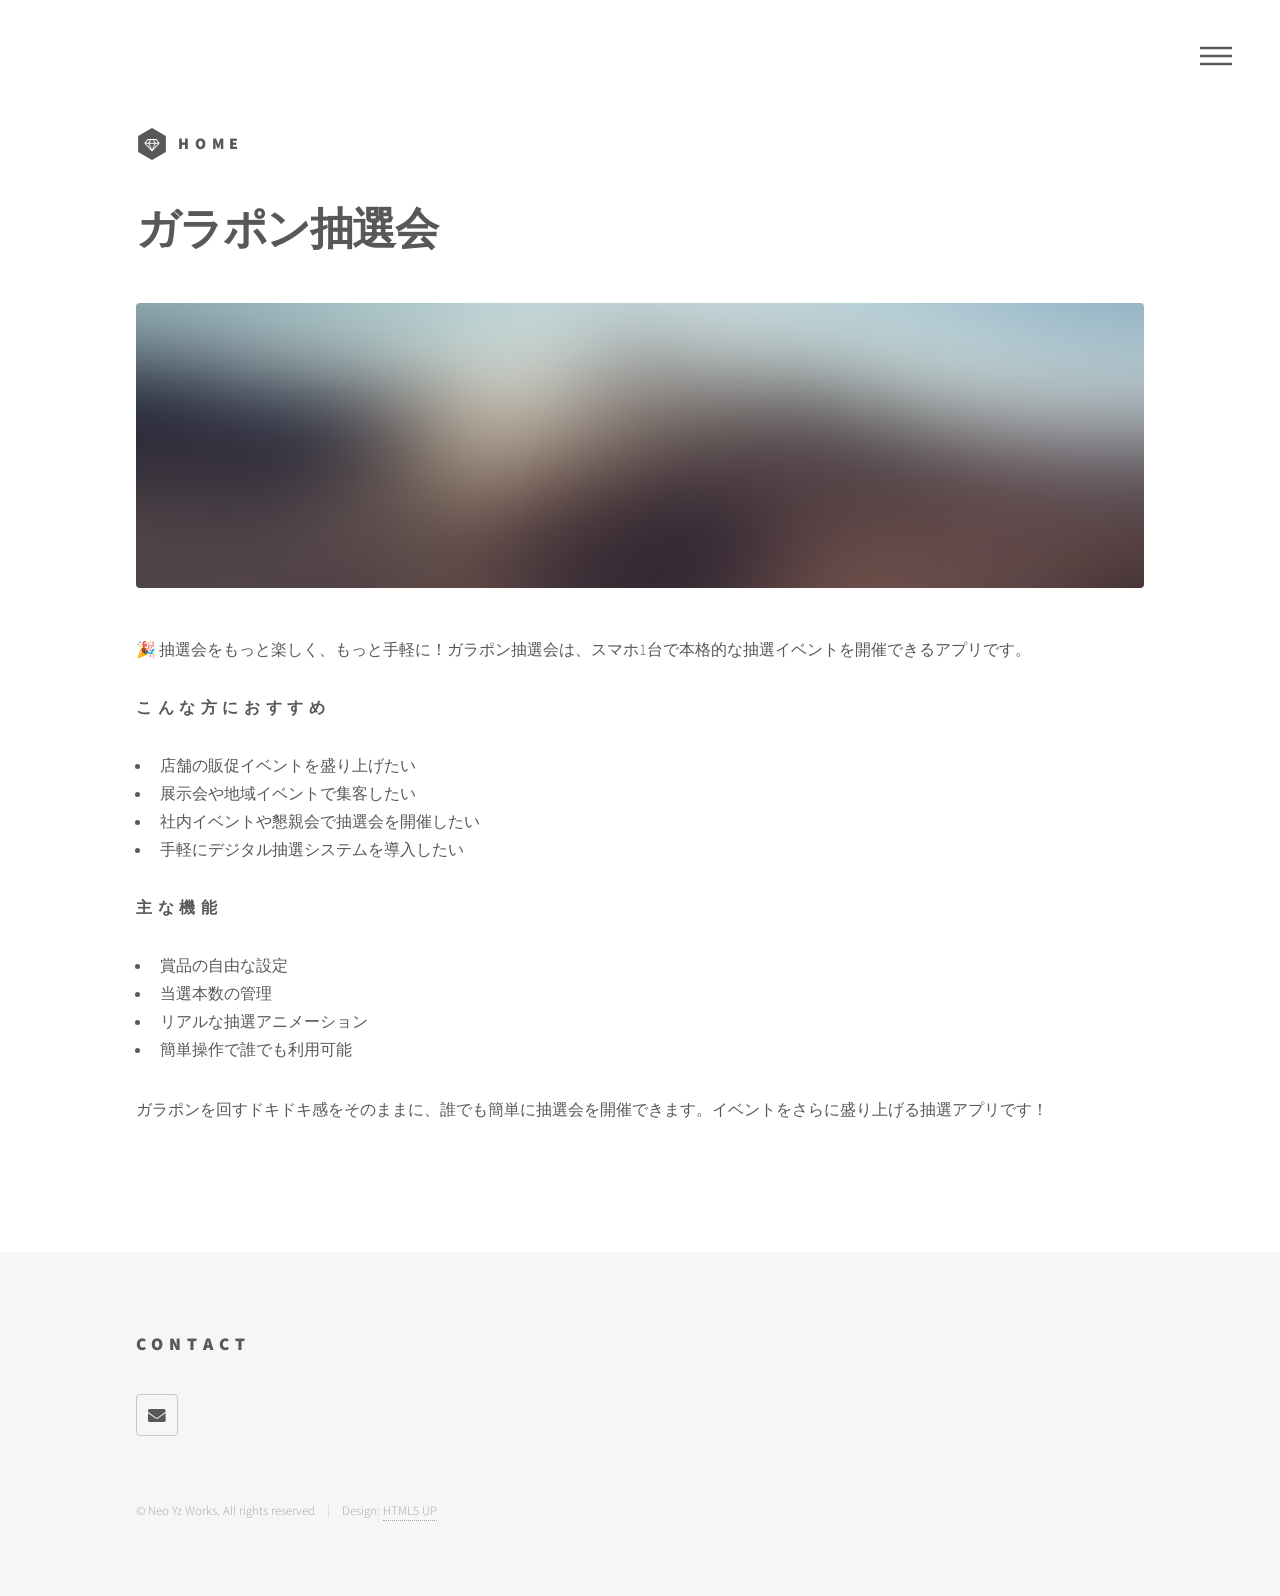
==== html/garagara_machine.html @ a9676a54 "Webサイトファイルコミット" ====
<!DOCTYPE HTML>
<html>
	<head>
		<title>Neo Yz Works</title>
		<meta charset="utf-8" />
		<meta name="viewport" content="width=device-width, initial-scale=1, user-scalable=no" />
		<link rel="stylesheet" href="../assets/css/main.css" />
		<noscript><link rel="stylesheet" href="../assets/css/noscript.css" /></noscript>
	</head>
	<body class="is-preload">
		<!-- Wrapper -->
		<div id="wrapper">
			<!-- Header -->
			<header id="header">
				<div class="inner">
					<!-- Logo -->
					<a href="../index.html" class="logo">
						<span class="symbol"><img src="../images/logo.svg" alt="" /></span><span class="title">Home</span>
					</a>
					<!-- Nav -->
					<nav>
						<ul>
							<li><a href="#menu">Menu</a></li>
						</ul>
					</nav>
				</div>
			</header>
			<!-- Menu -->
			<nav id="menu">
				<h2>Menu</h2>
				<ul>
					<li><a href="../index.html">Home</a></li>
					<li><a href="garagara_machine.html">ガラポン抽選会</a></li>
					<li><a href="privacy_policy.html">Privacy policy</a></li>
				</ul>
			</nav>
			<!-- Main -->
			<div id="main">
				<div class="inner">
					<h1>ガラポン抽選会</h1>
					<span class="image main"><img src="../images/pic13.jpg" alt="" /></span>
					<p>🎉 抽選会をもっと楽しく、もっと手軽に！ガラポン抽選会は、スマホ1台で本格的な抽選イベントを開催できるアプリです。</p>
					<h3>こんな方におすすめ</h3>
					<ul>
						<li>店舗の販促イベントを盛り上げたい</li>
						<li>展示会や地域イベントで集客したい</li>
						<li>社内イベントや懇親会で抽選会を開催したい</li>
						<li>手軽にデジタル抽選システムを導入したい</li>
					</ul>
					<h3>主な機能</h3>
					<ul>
						<li>賞品の自由な設定</li>
						<li>当選本数の管理</li>
						<li>リアルな抽選アニメーション</li>
						<li>簡単操作で誰でも利用可能</li>
					</ul>
					<p>ガラポンを回すドキドキ感をそのままに、誰でも簡単に抽選会を開催できます。イベントをさらに盛り上げる抽選アプリです！</p>
				</div>
			</div>
			<!-- Footer -->
			<footer id="footer">
				<div class="inner">
					<section>
						<h2>Contact</h2>
						<ul class="icons">
							<!-- <li><a href="#" class="icon brands style2 fa-twitter"><span class="label">Twitter</span></a></li> -->
							<!-- <li><a href="#" class="icon brands style2 fa-facebook-f"><span class="label">Facebook</span></a></li> -->
							<!-- <li><a href="#" class="icon brands style2 fa-instagram"><span class="label">Instagram</span></a></li> -->
							<!-- <li><a href="#" class="icon brands style2 fa-dribbble"><span class="label">Dribbble</span></a></li> -->
							<!-- <li><a href="#" class="icon brands style2 fa-github"><span class="label">GitHub</span></a></li> -->
							<!-- <li><a href="#" class="icon brands style2 fa-500px"><span class="label">500px</span></a></li> -->
							<!-- <li><a href="#" class="icon solid style2 fa-phone"><span class="label">Phone</span></a></li> -->
							<li><a href="mailto:neoyzworks@gmail.com" class="icon solid style2 fa-envelope"><span class="label">Email</span></a></li>
						</ul>
					</section>
					<ul class="copyright">
						<li>&copy; Neo Yz Works. All rights reserved</li><li>Design: <a href="http://html5up.net">HTML5 UP</a></li>
					</ul>
				</div>
			</footer>
		</div>
		<!-- Scripts -->
		<script src="../assets/js/jquery.min.js"></script>
		<script src="../assets/js/browser.min.js"></script>
		<script src="../assets/js/breakpoints.min.js"></script>
		<script src="../assets/js/util.js"></script>
		<script src="../assets/js/main.js"></script>
	</body>
</html>
---- assets/css/main.css ----
@import url(fontawesome-all.min.css);
@import url("https://fonts.googleapis.com/css?family=Source+Sans+Pro:300,700,900");

/*
	Phantom by HTML5 UP
	html5up.net | @ajlkn
	Free for personal and commercial use under the CCA 3.0 license (html5up.net/license)
*/

html, body, div, span, applet, object,
iframe, h1, h2, h3, h4, h5, h6, p, blockquote,
pre, a, abbr, acronym, address, big, cite,
code, del, dfn, em, img, ins, kbd, q, s, samp,
small, strike, strong, sub, sup, tt, var, b,
u, i, center, dl, dt, dd, ol, ul, li, fieldset,
form, label, legend, table, caption, tbody,
tfoot, thead, tr, th, td, article, aside,
canvas, details, embed, figure, figcaption,
footer, header, hgroup, menu, nav, output, ruby,
section, summary, time, mark, audio, video {
	margin: 0;
	padding: 0;
	border: 0;
	font-size: 100%;
	font: inherit;
	vertical-align: baseline;}

article, aside, details, figcaption, figure,
footer, header, hgroup, menu, nav, section {
	display: block;}

body {
	line-height: 1;
}

ol, ul {
	list-style: none;
}

blockquote, q {
	quotes: none;
}

	blockquote:before, blockquote:after, q:before, q:after {
		content: '';
		content: none;
	}

table {
	border-collapse: collapse;
	border-spacing: 0;
}

body {
	-webkit-text-size-adjust: none;
}

mark {
	background-color: transparent;
	color: inherit;
}

input::-moz-focus-inner {
	border: 0;
	padding: 0;
}

input, select, textarea {
	-moz-appearance: none;
	-webkit-appearance: none;
	-ms-appearance: none;
	appearance: none;
}

/* Basic */

	@-ms-viewport {
		width: device-width;
	}

	body {
		-ms-overflow-style: scrollbar;
	}

	@media screen and (max-width: 480px) {

		html, body {
			min-width: 320px;
		}

	}

	html {
		box-sizing: border-box;
	}

	*, *:before, *:after {
		box-sizing: inherit;
	}

	body {
		background: #ffffff;
	}

		body.is-preload *, body.is-preload *:before, body.is-preload *:after {
			-moz-animation: none !important;
			-webkit-animation: none !important;
			-ms-animation: none !important;
			animation: none !important;
			-moz-transition: none !important;
			-webkit-transition: none !important;
			-ms-transition: none !important;
			transition: none !important;
		}

/* Type */

	body, input, select, textarea {
		color: #585858;
		font-family: "Source Sans Pro", Helvetica, sans-serif;
		font-size: 16pt;
		font-weight: 300;
		line-height: 1.75;
	}

		@media screen and (max-width: 1680px) {

			body, input, select, textarea {
				font-size: 14pt;
			}

		}

		@media screen and (max-width: 1280px) {

			body, input, select, textarea {
				font-size: 12pt;
			}

		}

	a {
		-moz-transition: border-bottom-color 0.2s ease, color 0.2s ease;
		-webkit-transition: border-bottom-color 0.2s ease, color 0.2s ease;
		-ms-transition: border-bottom-color 0.2s ease, color 0.2s ease;
		transition: border-bottom-color 0.2s ease, color 0.2s ease;
		text-decoration: none;
		color: #585858;
		border-bottom: dotted 1px rgba(88, 88, 88, 0.5);
	}

		a:hover {
			border-bottom-color: transparent;
			color: #f2849e !important;
		}

	strong, b {
		font-weight: 900;
	}

	em, i {
		font-style: italic;
	}

	p {
		margin: 0 0 2em 0;
	}

	h1 {
		font-size: 2.75em;
		font-weight: 700;
		line-height: 1.3;
		margin: 0 0 1em 0;
		letter-spacing: -0.035em;
	}

		h1 a {
			color: inherit;
		}

		@media screen and (max-width: 736px) {

			h1 {
				font-size: 2em;
				margin: 0 0 1em 0;
			}

		}

		@media screen and (max-width: 360px) {

			h1 {
				font-size: 1.75em;
			}

		}

	h2, h3, h4, h5, h6 {
		font-weight: 900;
		line-height: 1.5;
		margin: 0 0 2em 0;
		text-transform: uppercase;
		letter-spacing: 0.35em;
	}

		h2 a, h3 a, h4 a, h5 a, h6 a {
			color: inherit;
		}

	h2 {
		font-size: 1.1em;
	}

	h3 {
		font-size: 1em;
	}

	h4 {
		font-size: 0.8em;
	}

	h5 {
		font-size: 0.8em;
	}

	h6 {
		font-size: 0.8em;
	}

	@media screen and (max-width: 980px) {

		h1 br, h2 br, h3 br, h4 br, h5 br, h6 br {
			display: none;
		}

	}

	@media screen and (max-width: 736px) {

		h2 {
			font-size: 1em;
		}

		h3 {
			font-size: 0.8em;
		}

	}

	sub {
		font-size: 0.8em;
		position: relative;
		top: 0.5em;
	}

	sup {
		font-size: 0.8em;
		position: relative;
		top: -0.5em;
	}

	blockquote {
		border-left: solid 4px #c9c9c9;
		font-style: italic;
		margin: 0 0 2em 0;
		padding: 0.5em 0 0.5em 2em;
	}

	code {
		background: rgba(144, 144, 144, 0.075);
		border-radius: 4px;
		border: solid 1px #c9c9c9;
		font-family: "Courier New", monospace;
		font-size: 0.9em;
		margin: 0 0.25em;
		padding: 0.25em 0.65em;
	}

	pre {
		-webkit-overflow-scrolling: touch;
		font-family: "Courier New", monospace;
		font-size: 0.9em;
		margin: 0 0 2em 0;
	}

		pre code {
			display: block;
			line-height: 1.75;
			padding: 1em 1.5em;
			overflow-x: auto;
		}

	hr {
		border: 0;
		border-bottom: solid 1px #c9c9c9;
		margin: 2em 0;
	}

		hr.major {
			margin: 3em 0;
		}

	.align-left {
		text-align: left;
	}

	.align-center {
		text-align: center;
	}

	.align-right {
		text-align: right;
	}

/* Row */

	.row {
		display: flex;
		flex-wrap: wrap;
		box-sizing: border-box;
		align-items: stretch;
	}

		.row > * {
			box-sizing: border-box;
		}

		.row.gtr-uniform > * > :last-child {
			margin-bottom: 0;
		}

		.row.aln-left {
			justify-content: flex-start;
		}

		.row.aln-center {
			justify-content: center;
		}

		.row.aln-right {
			justify-content: flex-end;
		}

		.row.aln-top {
			align-items: flex-start;
		}

		.row.aln-middle {
			align-items: center;
		}

		.row.aln-bottom {
			align-items: flex-end;
		}

		.row > .imp {
			order: -1;
		}

		.row > .col-1 {
			width: 8.33333%;
		}

		.row > .off-1 {
			margin-left: 8.33333%;
		}

		.row > .col-2 {
			width: 16.66667%;
		}

		.row > .off-2 {
			margin-left: 16.66667%;
		}

		.row > .col-3 {
			width: 25%;
		}

		.row > .off-3 {
			margin-left: 25%;
		}

		.row > .col-4 {
			width: 33.33333%;
		}

		.row > .off-4 {
			margin-left: 33.33333%;
		}

		.row > .col-5 {
			width: 41.66667%;
		}

		.row > .off-5 {
			margin-left: 41.66667%;
		}

		.row > .col-6 {
			width: 50%;
		}

		.row > .off-6 {
			margin-left: 50%;
		}

		.row > .col-7 {
			width: 58.33333%;
		}

		.row > .off-7 {
			margin-left: 58.33333%;
		}

		.row > .col-8 {
			width: 66.66667%;
		}

		.row > .off-8 {
			margin-left: 66.66667%;
		}

		.row > .col-9 {
			width: 75%;
		}

		.row > .off-9 {
			margin-left: 75%;
		}

		.row > .col-10 {
			width: 83.33333%;
		}

		.row > .off-10 {
			margin-left: 83.33333%;
		}

		.row > .col-11 {
			width: 91.66667%;
		}

		.row > .off-11 {
			margin-left: 91.66667%;
		}

		.row > .col-12 {
			width: 100%;
		}

		.row > .off-12 {
			margin-left: 100%;
		}

		.row.gtr-0 {
			margin-top: 0;
			margin-left: 0em;
		}

			.row.gtr-0 > * {
				padding: 0 0 0 0em;
			}

			.row.gtr-0.gtr-uniform {
				margin-top: 0em;
			}

				.row.gtr-0.gtr-uniform > * {
					padding-top: 0em;
				}

		.row.gtr-25 {
			margin-top: 0;
			margin-left: -0.5em;
		}

			.row.gtr-25 > * {
				padding: 0 0 0 0.5em;
			}

			.row.gtr-25.gtr-uniform {
				margin-top: -0.5em;
			}

				.row.gtr-25.gtr-uniform > * {
					padding-top: 0.5em;
				}

		.row.gtr-50 {
			margin-top: 0;
			margin-left: -1em;
		}

			.row.gtr-50 > * {
				padding: 0 0 0 1em;
			}

			.row.gtr-50.gtr-uniform {
				margin-top: -1em;
			}

				.row.gtr-50.gtr-uniform > * {
					padding-top: 1em;
				}

		.row {
			margin-top: 0;
			margin-left: -2em;
		}

			.row > * {
				padding: 0 0 0 2em;
			}

			.row.gtr-uniform {
				margin-top: -2em;
			}

				.row.gtr-uniform > * {
					padding-top: 2em;
				}

		.row.gtr-150 {
			margin-top: 0;
			margin-left: -3em;
		}

			.row.gtr-150 > * {
				padding: 0 0 0 3em;
			}

			.row.gtr-150.gtr-uniform {
				margin-top: -3em;
			}

				.row.gtr-150.gtr-uniform > * {
					padding-top: 3em;
				}

		.row.gtr-200 {
			margin-top: 0;
			margin-left: -4em;
		}

			.row.gtr-200 > * {
				padding: 0 0 0 4em;
			}

			.row.gtr-200.gtr-uniform {
				margin-top: -4em;
			}

				.row.gtr-200.gtr-uniform > * {
					padding-top: 4em;
				}

		@media screen and (max-width: 1680px) {

			.row {
				display: flex;
				flex-wrap: wrap;
				box-sizing: border-box;
				align-items: stretch;
			}

				.row > * {
					box-sizing: border-box;
				}

				.row.gtr-uniform > * > :last-child {
					margin-bottom: 0;
				}

				.row.aln-left {
					justify-content: flex-start;
				}

				.row.aln-center {
					justify-content: center;
				}

				.row.aln-right {
					justify-content: flex-end;
				}

				.row.aln-top {
					align-items: flex-start;
				}

				.row.aln-middle {
					align-items: center;
				}

				.row.aln-bottom {
					align-items: flex-end;
				}

				.row > .imp-xlarge {
					order: -1;
				}

				.row > .col-1-xlarge {
					width: 8.33333%;
				}

				.row > .off-1-xlarge {
					margin-left: 8.33333%;
				}

				.row > .col-2-xlarge {
					width: 16.66667%;
				}

				.row > .off-2-xlarge {
					margin-left: 16.66667%;
				}

				.row > .col-3-xlarge {
					width: 25%;
				}

				.row > .off-3-xlarge {
					margin-left: 25%;
				}

				.row > .col-4-xlarge {
					width: 33.33333%;
				}

				.row > .off-4-xlarge {
					margin-left: 33.33333%;
				}

				.row > .col-5-xlarge {
					width: 41.66667%;
				}

				.row > .off-5-xlarge {
					margin-left: 41.66667%;
				}

				.row > .col-6-xlarge {
					width: 50%;
				}

				.row > .off-6-xlarge {
					margin-left: 50%;
				}

				.row > .col-7-xlarge {
					width: 58.33333%;
				}

				.row > .off-7-xlarge {
					margin-left: 58.33333%;
				}

				.row > .col-8-xlarge {
					width: 66.66667%;
				}

				.row > .off-8-xlarge {
					margin-left: 66.66667%;
				}

				.row > .col-9-xlarge {
					width: 75%;
				}

				.row > .off-9-xlarge {
					margin-left: 75%;
				}

				.row > .col-10-xlarge {
					width: 83.33333%;
				}

				.row > .off-10-xlarge {
					margin-left: 83.33333%;
				}

				.row > .col-11-xlarge {
					width: 91.66667%;
				}

				.row > .off-11-xlarge {
					margin-left: 91.66667%;
				}

				.row > .col-12-xlarge {
					width: 100%;
				}

				.row > .off-12-xlarge {
					margin-left: 100%;
				}

				.row.gtr-0 {
					margin-top: 0;
					margin-left: 0em;
				}

					.row.gtr-0 > * {
						padding: 0 0 0 0em;
					}

					.row.gtr-0.gtr-uniform {
						margin-top: 0em;
					}

						.row.gtr-0.gtr-uniform > * {
							padding-top: 0em;
						}

				.row.gtr-25 {
					margin-top: 0;
					margin-left: -0.5em;
				}

					.row.gtr-25 > * {
						padding: 0 0 0 0.5em;
					}

					.row.gtr-25.gtr-uniform {
						margin-top: -0.5em;
					}

						.row.gtr-25.gtr-uniform > * {
							padding-top: 0.5em;
						}

				.row.gtr-50 {
					margin-top: 0;
					margin-left: -1em;
				}

					.row.gtr-50 > * {
						padding: 0 0 0 1em;
					}

					.row.gtr-50.gtr-uniform {
						margin-top: -1em;
					}

						.row.gtr-50.gtr-uniform > * {
							padding-top: 1em;
						}

				.row {
					margin-top: 0;
					margin-left: -2em;
				}

					.row > * {
						padding: 0 0 0 2em;
					}

					.row.gtr-uniform {
						margin-top: -2em;
					}

						.row.gtr-uniform > * {
							padding-top: 2em;
						}

				.row.gtr-150 {
					margin-top: 0;
					margin-left: -3em;
				}

					.row.gtr-150 > * {
						padding: 0 0 0 3em;
					}

					.row.gtr-150.gtr-uniform {
						margin-top: -3em;
					}

						.row.gtr-150.gtr-uniform > * {
							padding-top: 3em;
						}

				.row.gtr-200 {
					margin-top: 0;
					margin-left: -4em;
				}

					.row.gtr-200 > * {
						padding: 0 0 0 4em;
					}

					.row.gtr-200.gtr-uniform {
						margin-top: -4em;
					}

						.row.gtr-200.gtr-uniform > * {
							padding-top: 4em;
						}

		}

		@media screen and (max-width: 1280px) {

			.row {
				display: flex;
				flex-wrap: wrap;
				box-sizing: border-box;
				align-items: stretch;
			}

				.row > * {
					box-sizing: border-box;
				}

				.row.gtr-uniform > * > :last-child {
					margin-bottom: 0;
				}

				.row.aln-left {
					justify-content: flex-start;
				}

				.row.aln-center {
					justify-content: center;
				}

				.row.aln-right {
					justify-content: flex-end;
				}

				.row.aln-top {
					align-items: flex-start;
				}

				.row.aln-middle {
					align-items: center;
				}

				.row.aln-bottom {
					align-items: flex-end;
				}

				.row > .imp-large {
					order: -1;
				}

				.row > .col-1-large {
					width: 8.33333%;
				}

				.row > .off-1-large {
					margin-left: 8.33333%;
				}

				.row > .col-2-large {
					width: 16.66667%;
				}

				.row > .off-2-large {
					margin-left: 16.66667%;
				}

				.row > .col-3-large {
					width: 25%;
				}

				.row > .off-3-large {
					margin-left: 25%;
				}

				.row > .col-4-large {
					width: 33.33333%;
				}

				.row > .off-4-large {
					margin-left: 33.33333%;
				}

				.row > .col-5-large {
					width: 41.66667%;
				}

				.row > .off-5-large {
					margin-left: 41.66667%;
				}

				.row > .col-6-large {
					width: 50%;
				}

				.row > .off-6-large {
					margin-left: 50%;
				}

				.row > .col-7-large {
					width: 58.33333%;
				}

				.row > .off-7-large {
					margin-left: 58.33333%;
				}

				.row > .col-8-large {
					width: 66.66667%;
				}

				.row > .off-8-large {
					margin-left: 66.66667%;
				}

				.row > .col-9-large {
					width: 75%;
				}

				.row > .off-9-large {
					margin-left: 75%;
				}

				.row > .col-10-large {
					width: 83.33333%;
				}

				.row > .off-10-large {
					margin-left: 83.33333%;
				}

				.row > .col-11-large {
					width: 91.66667%;
				}

				.row > .off-11-large {
					margin-left: 91.66667%;
				}

				.row > .col-12-large {
					width: 100%;
				}

				.row > .off-12-large {
					margin-left: 100%;
				}

				.row.gtr-0 {
					margin-top: 0;
					margin-left: 0em;
				}

					.row.gtr-0 > * {
						padding: 0 0 0 0em;
					}

					.row.gtr-0.gtr-uniform {
						margin-top: 0em;
					}

						.row.gtr-0.gtr-uniform > * {
							padding-top: 0em;
						}

				.row.gtr-25 {
					margin-top: 0;
					margin-left: -0.5em;
				}

					.row.gtr-25 > * {
						padding: 0 0 0 0.5em;
					}

					.row.gtr-25.gtr-uniform {
						margin-top: -0.5em;
					}

						.row.gtr-25.gtr-uniform > * {
							padding-top: 0.5em;
						}

				.row.gtr-50 {
					margin-top: 0;
					margin-left: -1em;
				}

					.row.gtr-50 > * {
						padding: 0 0 0 1em;
					}

					.row.gtr-50.gtr-uniform {
						margin-top: -1em;
					}

						.row.gtr-50.gtr-uniform > * {
							padding-top: 1em;
						}

				.row {
					margin-top: 0;
					margin-left: -2em;
				}

					.row > * {
						padding: 0 0 0 2em;
					}

					.row.gtr-uniform {
						margin-top: -2em;
					}

						.row.gtr-uniform > * {
							padding-top: 2em;
						}

				.row.gtr-150 {
					margin-top: 0;
					margin-left: -3em;
				}

					.row.gtr-150 > * {
						padding: 0 0 0 3em;
					}

					.row.gtr-150.gtr-uniform {
						margin-top: -3em;
					}

						.row.gtr-150.gtr-uniform > * {
							padding-top: 3em;
						}

				.row.gtr-200 {
					margin-top: 0;
					margin-left: -4em;
				}

					.row.gtr-200 > * {
						padding: 0 0 0 4em;
					}

					.row.gtr-200.gtr-uniform {
						margin-top: -4em;
					}

						.row.gtr-200.gtr-uniform > * {
							padding-top: 4em;
						}

		}

		@media screen and (max-width: 980px) {

			.row {
				display: flex;
				flex-wrap: wrap;
				box-sizing: border-box;
				align-items: stretch;
			}

				.row > * {
					box-sizing: border-box;
				}

				.row.gtr-uniform > * > :last-child {
					margin-bottom: 0;
				}

				.row.aln-left {
					justify-content: flex-start;
				}

				.row.aln-center {
					justify-content: center;
				}

				.row.aln-right {
					justify-content: flex-end;
				}

				.row.aln-top {
					align-items: flex-start;
				}

				.row.aln-middle {
					align-items: center;
				}

				.row.aln-bottom {
					align-items: flex-end;
				}

				.row > .imp-medium {
					order: -1;
				}

				.row > .col-1-medium {
					width: 8.33333%;
				}

				.row > .off-1-medium {
					margin-left: 8.33333%;
				}

				.row > .col-2-medium {
					width: 16.66667%;
				}

				.row > .off-2-medium {
					margin-left: 16.66667%;
				}

				.row > .col-3-medium {
					width: 25%;
				}

				.row > .off-3-medium {
					margin-left: 25%;
				}

				.row > .col-4-medium {
					width: 33.33333%;
				}

				.row > .off-4-medium {
					margin-left: 33.33333%;
				}

				.row > .col-5-medium {
					width: 41.66667%;
				}

				.row > .off-5-medium {
					margin-left: 41.66667%;
				}

				.row > .col-6-medium {
					width: 50%;
				}

				.row > .off-6-medium {
					margin-left: 50%;
				}

				.row > .col-7-medium {
					width: 58.33333%;
				}

				.row > .off-7-medium {
					margin-left: 58.33333%;
				}

				.row > .col-8-medium {
					width: 66.66667%;
				}

				.row > .off-8-medium {
					margin-left: 66.66667%;
				}

				.row > .col-9-medium {
					width: 75%;
				}

				.row > .off-9-medium {
					margin-left: 75%;
				}

				.row > .col-10-medium {
					width: 83.33333%;
				}

				.row > .off-10-medium {
					margin-left: 83.33333%;
				}

				.row > .col-11-medium {
					width: 91.66667%;
				}

				.row > .off-11-medium {
					margin-left: 91.66667%;
				}

				.row > .col-12-medium {
					width: 100%;
				}

				.row > .off-12-medium {
					margin-left: 100%;
				}

				.row.gtr-0 {
					margin-top: 0;
					margin-left: 0em;
				}

					.row.gtr-0 > * {
						padding: 0 0 0 0em;
					}

					.row.gtr-0.gtr-uniform {
						margin-top: 0em;
					}

						.row.gtr-0.gtr-uniform > * {
							padding-top: 0em;
						}

				.row.gtr-25 {
					margin-top: 0;
					margin-left: -0.375em;
				}

					.row.gtr-25 > * {
						padding: 0 0 0 0.375em;
					}

					.row.gtr-25.gtr-uniform {
						margin-top: -0.375em;
					}

						.row.gtr-25.gtr-uniform > * {
							padding-top: 0.375em;
						}

				.row.gtr-50 {
					margin-top: 0;
					margin-left: -0.75em;
				}

					.row.gtr-50 > * {
						padding: 0 0 0 0.75em;
					}

					.row.gtr-50.gtr-uniform {
						margin-top: -0.75em;
					}

						.row.gtr-50.gtr-uniform > * {
							padding-top: 0.75em;
						}

				.row {
					margin-top: 0;
					margin-left: -1.5em;
				}

					.row > * {
						padding: 0 0 0 1.5em;
					}

					.row.gtr-uniform {
						margin-top: -1.5em;
					}

						.row.gtr-uniform > * {
							padding-top: 1.5em;
						}

				.row.gtr-150 {
					margin-top: 0;
					margin-left: -2.25em;
				}

					.row.gtr-150 > * {
						padding: 0 0 0 2.25em;
					}

					.row.gtr-150.gtr-uniform {
						margin-top: -2.25em;
					}

						.row.gtr-150.gtr-uniform > * {
							padding-top: 2.25em;
						}

				.row.gtr-200 {
					margin-top: 0;
					margin-left: -3em;
				}

					.row.gtr-200 > * {
						padding: 0 0 0 3em;
					}

					.row.gtr-200.gtr-uniform {
						margin-top: -3em;
					}

						.row.gtr-200.gtr-uniform > * {
							padding-top: 3em;
						}

		}

		@media screen and (max-width: 736px) {

			.row {
				display: flex;
				flex-wrap: wrap;
				box-sizing: border-box;
				align-items: stretch;
			}

				.row > * {
					box-sizing: border-box;
				}

				.row.gtr-uniform > * > :last-child {
					margin-bottom: 0;
				}

				.row.aln-left {
					justify-content: flex-start;
				}

				.row.aln-center {
					justify-content: center;
				}

				.row.aln-right {
					justify-content: flex-end;
				}

				.row.aln-top {
					align-items: flex-start;
				}

				.row.aln-middle {
					align-items: center;
				}

				.row.aln-bottom {
					align-items: flex-end;
				}

				.row > .imp-small {
					order: -1;
				}

				.row > .col-1-small {
					width: 8.33333%;
				}

				.row > .off-1-small {
					margin-left: 8.33333%;
				}

				.row > .col-2-small {
					width: 16.66667%;
				}

				.row > .off-2-small {
					margin-left: 16.66667%;
				}

				.row > .col-3-small {
					width: 25%;
				}

				.row > .off-3-small {
					margin-left: 25%;
				}

				.row > .col-4-small {
					width: 33.33333%;
				}

				.row > .off-4-small {
					margin-left: 33.33333%;
				}

				.row > .col-5-small {
					width: 41.66667%;
				}

				.row > .off-5-small {
					margin-left: 41.66667%;
				}

				.row > .col-6-small {
					width: 50%;
				}

				.row > .off-6-small {
					margin-left: 50%;
				}

				.row > .col-7-small {
					width: 58.33333%;
				}

				.row > .off-7-small {
					margin-left: 58.33333%;
				}

				.row > .col-8-small {
					width: 66.66667%;
				}

				.row > .off-8-small {
					margin-left: 66.66667%;
				}

				.row > .col-9-small {
					width: 75%;
				}

				.row > .off-9-small {
					margin-left: 75%;
				}

				.row > .col-10-small {
					width: 83.33333%;
				}

				.row > .off-10-small {
					margin-left: 83.33333%;
				}

				.row > .col-11-small {
					width: 91.66667%;
				}

				.row > .off-11-small {
					margin-left: 91.66667%;
				}

				.row > .col-12-small {
					width: 100%;
				}

				.row > .off-12-small {
					margin-left: 100%;
				}

				.row.gtr-0 {
					margin-top: 0;
					margin-left: 0em;
				}

					.row.gtr-0 > * {
						padding: 0 0 0 0em;
					}

					.row.gtr-0.gtr-uniform {
						margin-top: 0em;
					}

						.row.gtr-0.gtr-uniform > * {
							padding-top: 0em;
						}

				.row.gtr-25 {
					margin-top: 0;
					margin-left: -0.25em;
				}

					.row.gtr-25 > * {
						padding: 0 0 0 0.25em;
					}

					.row.gtr-25.gtr-uniform {
						margin-top: -0.25em;
					}

						.row.gtr-25.gtr-uniform > * {
							padding-top: 0.25em;
						}

				.row.gtr-50 {
					margin-top: 0;
					margin-left: -0.5em;
				}

					.row.gtr-50 > * {
						padding: 0 0 0 0.5em;
					}

					.row.gtr-50.gtr-uniform {
						margin-top: -0.5em;
					}

						.row.gtr-50.gtr-uniform > * {
							padding-top: 0.5em;
						}

				.row {
					margin-top: 0;
					margin-left: -1em;
				}

					.row > * {
						padding: 0 0 0 1em;
					}

					.row.gtr-uniform {
						margin-top: -1em;
					}

						.row.gtr-uniform > * {
							padding-top: 1em;
						}

				.row.gtr-150 {
					margin-top: 0;
					margin-left: -1.5em;
				}

					.row.gtr-150 > * {
						padding: 0 0 0 1.5em;
					}

					.row.gtr-150.gtr-uniform {
						margin-top: -1.5em;
					}

						.row.gtr-150.gtr-uniform > * {
							padding-top: 1.5em;
						}

				.row.gtr-200 {
					margin-top: 0;
					margin-left: -2em;
				}

					.row.gtr-200 > * {
						padding: 0 0 0 2em;
					}

					.row.gtr-200.gtr-uniform {
						margin-top: -2em;
					}

						.row.gtr-200.gtr-uniform > * {
							padding-top: 2em;
						}

		}

		@media screen and (max-width: 480px) {

			.row {
				display: flex;
				flex-wrap: wrap;
				box-sizing: border-box;
				align-items: stretch;
			}

				.row > * {
					box-sizing: border-box;
				}

				.row.gtr-uniform > * > :last-child {
					margin-bottom: 0;
				}

				.row.aln-left {
					justify-content: flex-start;
				}

				.row.aln-center {
					justify-content: center;
				}

				.row.aln-right {
					justify-content: flex-end;
				}

				.row.aln-top {
					align-items: flex-start;
				}

				.row.aln-middle {
					align-items: center;
				}

				.row.aln-bottom {
					align-items: flex-end;
				}

				.row > .imp-xsmall {
					order: -1;
				}

				.row > .col-1-xsmall {
					width: 8.33333%;
				}

				.row > .off-1-xsmall {
					margin-left: 8.33333%;
				}

				.row > .col-2-xsmall {
					width: 16.66667%;
				}

				.row > .off-2-xsmall {
					margin-left: 16.66667%;
				}

				.row > .col-3-xsmall {
					width: 25%;
				}

				.row > .off-3-xsmall {
					margin-left: 25%;
				}

				.row > .col-4-xsmall {
					width: 33.33333%;
				}

				.row > .off-4-xsmall {
					margin-left: 33.33333%;
				}

				.row > .col-5-xsmall {
					width: 41.66667%;
				}

				.row > .off-5-xsmall {
					margin-left: 41.66667%;
				}

				.row > .col-6-xsmall {
					width: 50%;
				}

				.row > .off-6-xsmall {
					margin-left: 50%;
				}

				.row > .col-7-xsmall {
					width: 58.33333%;
				}

				.row > .off-7-xsmall {
					margin-left: 58.33333%;
				}

				.row > .col-8-xsmall {
					width: 66.66667%;
				}

				.row > .off-8-xsmall {
					margin-left: 66.66667%;
				}

				.row > .col-9-xsmall {
					width: 75%;
				}

				.row > .off-9-xsmall {
					margin-left: 75%;
				}

				.row > .col-10-xsmall {
					width: 83.33333%;
				}

				.row > .off-10-xsmall {
					margin-left: 83.33333%;
				}

				.row > .col-11-xsmall {
					width: 91.66667%;
				}

				.row > .off-11-xsmall {
					margin-left: 91.66667%;
				}

				.row > .col-12-xsmall {
					width: 100%;
				}

				.row > .off-12-xsmall {
					margin-left: 100%;
				}

				.row.gtr-0 {
					margin-top: 0;
					margin-left: 0em;
				}

					.row.gtr-0 > * {
						padding: 0 0 0 0em;
					}

					.row.gtr-0.gtr-uniform {
						margin-top: 0em;
					}

						.row.gtr-0.gtr-uniform > * {
							padding-top: 0em;
						}

				.row.gtr-25 {
					margin-top: 0;
					margin-left: -0.25em;
				}

					.row.gtr-25 > * {
						padding: 0 0 0 0.25em;
					}

					.row.gtr-25.gtr-uniform {
						margin-top: -0.25em;
					}

						.row.gtr-25.gtr-uniform > * {
							padding-top: 0.25em;
						}

				.row.gtr-50 {
					margin-top: 0;
					margin-left: -0.5em;
				}

					.row.gtr-50 > * {
						padding: 0 0 0 0.5em;
					}

					.row.gtr-50.gtr-uniform {
						margin-top: -0.5em;
					}

						.row.gtr-50.gtr-uniform > * {
							padding-top: 0.5em;
						}

				.row {
					margin-top: 0;
					margin-left: -1em;
				}

					.row > * {
						padding: 0 0 0 1em;
					}

					.row.gtr-uniform {
						margin-top: -1em;
					}

						.row.gtr-uniform > * {
							padding-top: 1em;
						}

				.row.gtr-150 {
					margin-top: 0;
					margin-left: -1.5em;
				}

					.row.gtr-150 > * {
						padding: 0 0 0 1.5em;
					}

					.row.gtr-150.gtr-uniform {
						margin-top: -1.5em;
					}

						.row.gtr-150.gtr-uniform > * {
							padding-top: 1.5em;
						}

				.row.gtr-200 {
					margin-top: 0;
					margin-left: -2em;
				}

					.row.gtr-200 > * {
						padding: 0 0 0 2em;
					}

					.row.gtr-200.gtr-uniform {
						margin-top: -2em;
					}

						.row.gtr-200.gtr-uniform > * {
							padding-top: 2em;
						}

		}

/* Section/Article */

	section.special, article.special {
		text-align: center;
	}

	header p {
		margin-top: -1em;
	}

	@media screen and (max-width: 736px) {

		header p {
			margin-top: 0;
		}

	}

/* Icon */

	.icon {
		text-decoration: none;
		border-bottom: none;
		position: relative;
	}

		.icon:before {
			-moz-osx-font-smoothing: grayscale;
			-webkit-font-smoothing: antialiased;
			display: inline-block;
			font-style: normal;
			font-variant: normal;
			text-rendering: auto;
			line-height: 1;
			text-transform: none !important;
			font-family: 'Font Awesome 5 Free';
			font-weight: 400;
		}

		.icon > .label {
			display: none;
		}

		.icon:before {
			line-height: inherit;
		}

		.icon.solid:before {
			font-weight: 900;
		}

		.icon.brands:before {
			font-family: 'Font Awesome 5 Brands';
		}

		.icon.style2 {
			-moz-transition: background-color 0.2s ease-in-out, color 0.2s ease-in-out, border-color 0.2s ease-in-out;
			-webkit-transition: background-color 0.2s ease-in-out, color 0.2s ease-in-out, border-color 0.2s ease-in-out;
			-ms-transition: background-color 0.2s ease-in-out, color 0.2s ease-in-out, border-color 0.2s ease-in-out;
			transition: background-color 0.2s ease-in-out, color 0.2s ease-in-out, border-color 0.2s ease-in-out;
			background-color: transparent;
			border: solid 1px #c9c9c9;
			border-radius: 4px;
			width: 2.65em;
			height: 2.65em;
			display: inline-block;
			text-align: center;
			line-height: 2.65em;
			color: inherit;
		}

			.icon.style2:before {
				font-size: 1.1em;
			}

			.icon.style2:hover {
				color: #f2849e;
				border-color: #f2849e;
			}

			.icon.style2:active {
				background-color: rgba(242, 132, 158, 0.1);
			}

/* List */

	ol {
		list-style: decimal;
		margin: 0 0 2em 0;
		padding-left: 1.25em;
	}

		ol li {
			padding-left: 0.25em;
		}

	ul {
		list-style: disc;
		margin: 0 0 2em 0;
		padding-left: 1em;
	}

		ul li {
			padding-left: 0.5em;
		}

		ul.alt {
			list-style: none;
			padding-left: 0;
		}

			ul.alt li {
				border-top: solid 1px #c9c9c9;
				padding: 0.5em 0;
			}

				ul.alt li:first-child {
					border-top: 0;
					padding-top: 0;
				}

	dl {
		margin: 0 0 2em 0;
	}

		dl dt {
			display: block;
			font-weight: 900;
			margin: 0 0 1em 0;
		}

		dl dd {
			margin-left: 2em;
		}

/* Actions */

	ul.actions {
		display: -moz-flex;
		display: -webkit-flex;
		display: -ms-flex;
		display: flex;
		cursor: default;
		list-style: none;
		margin-left: -1em;
		padding-left: 0;
	}

		ul.actions li {
			padding: 0 0 0 1em;
			vertical-align: middle;
		}

		ul.actions.special {
			-moz-justify-content: center;
			-webkit-justify-content: center;
			-ms-justify-content: center;
			justify-content: center;
			width: 100%;
			margin-left: 0;
		}

			ul.actions.special li:first-child {
				padding-left: 0;
			}

		ul.actions.stacked {
			-moz-flex-direction: column;
			-webkit-flex-direction: column;
			-ms-flex-direction: column;
			flex-direction: column;
			margin-left: 0;
		}

			ul.actions.stacked li {
				padding: 1.3em 0 0 0;
			}

				ul.actions.stacked li:first-child {
					padding-top: 0;
				}

		ul.actions.fit {
			width: calc(100% + 1em);
		}

			ul.actions.fit li {
				-moz-flex-grow: 1;
				-webkit-flex-grow: 1;
				-ms-flex-grow: 1;
				flex-grow: 1;
				-moz-flex-shrink: 1;
				-webkit-flex-shrink: 1;
				-ms-flex-shrink: 1;
				flex-shrink: 1;
				width: 100%;
			}

				ul.actions.fit li > * {
					width: 100%;
				}

			ul.actions.fit.stacked {
				width: 100%;
			}

		@media screen and (max-width: 480px) {

			ul.actions:not(.fixed) {
				-moz-flex-direction: column;
				-webkit-flex-direction: column;
				-ms-flex-direction: column;
				flex-direction: column;
				margin-left: 0;
				width: 100% !important;
			}

				ul.actions:not(.fixed) li {
					-moz-flex-grow: 1;
					-webkit-flex-grow: 1;
					-ms-flex-grow: 1;
					flex-grow: 1;
					-moz-flex-shrink: 1;
					-webkit-flex-shrink: 1;
					-ms-flex-shrink: 1;
					flex-shrink: 1;
					padding: 1em 0 0 0;
					text-align: center;
					width: 100%;
				}

					ul.actions:not(.fixed) li > * {
						width: 100%;
					}

					ul.actions:not(.fixed) li:first-child {
						padding-top: 0;
					}

					ul.actions:not(.fixed) li input[type="submit"],
					ul.actions:not(.fixed) li input[type="reset"],
					ul.actions:not(.fixed) li input[type="button"],
					ul.actions:not(.fixed) li button,
					ul.actions:not(.fixed) li .button {
						width: 100%;
					}

						ul.actions:not(.fixed) li input[type="submit"].icon:before,
						ul.actions:not(.fixed) li input[type="reset"].icon:before,
						ul.actions:not(.fixed) li input[type="button"].icon:before,
						ul.actions:not(.fixed) li button.icon:before,
						ul.actions:not(.fixed) li .button.icon:before {
							margin-left: -0.5rem;
						}

		}

/* Icons */

	ul.icons {
		cursor: default;
		list-style: none;
		padding-left: 0;
		margin: -1em 0 2em -1em;
	}

		ul.icons li {
			display: inline-block;
			padding: 1em 0 0 1em;
		}

/* Form */

	form {
		margin: 0 0 2em 0;
		overflow-x: hidden;
	}

		form > :last-child {
			margin-bottom: 0;
		}

		form > .fields {
			display: -moz-flex;
			display: -webkit-flex;
			display: -ms-flex;
			display: flex;
			-moz-flex-wrap: wrap;
			-webkit-flex-wrap: wrap;
			-ms-flex-wrap: wrap;
			flex-wrap: wrap;
			width: calc(100% + 3em);
			margin: -1.5em 0 2em -1.5em;
		}

			form > .fields > .field {
				-moz-flex-grow: 0;
				-webkit-flex-grow: 0;
				-ms-flex-grow: 0;
				flex-grow: 0;
				-moz-flex-shrink: 0;
				-webkit-flex-shrink: 0;
				-ms-flex-shrink: 0;
				flex-shrink: 0;
				padding: 1.5em 0 0 1.5em;
				width: calc(100% - 1.5em);
			}

				form > .fields > .field.half {
					width: calc(50% - 0.75em);
				}

				form > .fields > .field.third {
					width: calc(100%/3 - 0.5em);
				}

				form > .fields > .field.quarter {
					width: calc(25% - 0.375em);
				}

		@media screen and (max-width: 480px) {

			form > .fields {
				width: calc(100% + 3em);
				margin: -1.5em 0 2em -1.5em;
			}

				form > .fields > .field {
					padding: 1.5em 0 0 1.5em;
					width: calc(100% - 1.5em);
				}

					form > .fields > .field.half {
						width: calc(100% - 1.5em);
					}

					form > .fields > .field.third {
						width: calc(100% - 1.5em);
					}

					form > .fields > .field.quarter {
						width: calc(100% - 1.5em);
					}

		}

	label {
		display: block;
		font-size: 0.9em;
		font-weight: 900;
		margin: 0 0 1em 0;
	}

	input[type="text"],
	input[type="password"],
	input[type="email"],
	input[type="tel"],
	select,
	textarea {
		-moz-appearance: none;
		-webkit-appearance: none;
		-ms-appearance: none;
		appearance: none;
		background-color: transparent;
		border: none;
		border-radius: 0;
		border-bottom: solid 1px #c9c9c9;
		color: inherit;
		display: block;
		outline: 0;
		padding: 0;
		text-decoration: none;
		width: 100%;
	}

		input[type="text"]:invalid,
		input[type="password"]:invalid,
		input[type="email"]:invalid,
		input[type="tel"]:invalid,
		select:invalid,
		textarea:invalid {
			box-shadow: none;
		}

		input[type="text"]:focus,
		input[type="password"]:focus,
		input[type="email"]:focus,
		input[type="tel"]:focus,
		select:focus,
		textarea:focus {
			border-bottom-color: #f2849e;
			box-shadow: inset 0 -1px 0 0 #f2849e;
		}

	select {
		background-image: url("data:image/svg+xml;charset=utf8,%3Csvg xmlns='http://www.w3.org/2000/svg' width='40' height='40' preserveAspectRatio='none' viewBox='0 0 40 40'%3E%3Cpath d='M9.4,12.3l10.4,10.4l10.4-10.4c0.2-0.2,0.5-0.4,0.9-0.4c0.3,0,0.6,0.1,0.9,0.4l3.3,3.3c0.2,0.2,0.4,0.5,0.4,0.9 c0,0.4-0.1,0.6-0.4,0.9L20.7,31.9c-0.2,0.2-0.5,0.4-0.9,0.4c-0.3,0-0.6-0.1-0.9-0.4L4.3,17.3c-0.2-0.2-0.4-0.5-0.4-0.9 c0-0.4,0.1-0.6,0.4-0.9l3.3-3.3c0.2-0.2,0.5-0.4,0.9-0.4S9.1,12.1,9.4,12.3z' fill='%23c9c9c9' /%3E%3C/svg%3E");
		background-size: 1.25rem;
		background-repeat: no-repeat;
		background-position: calc(100% - 1rem) center;
		height: 3em;
		padding-right: 3em;
		text-overflow: ellipsis;
	}

		select option {
			background: #ffffff;
		}

		select:focus::-ms-value {
			background-color: transparent;
		}

		select::-ms-expand {
			display: none;
		}

	input[type="text"],
	input[type="password"],
	input[type="email"],
	select {
		height: 3em;
	}

	textarea {
		padding: 0;
		min-height: 3.75em;
	}

	input[type="checkbox"],
	input[type="radio"] {
		-moz-appearance: none;
		-webkit-appearance: none;
		-ms-appearance: none;
		appearance: none;
		display: block;
		float: left;
		margin-right: -2em;
		opacity: 0;
		width: 1em;
		z-index: -1;
	}

		input[type="checkbox"] + label,
		input[type="radio"] + label {
			text-decoration: none;
			color: #585858;
			cursor: pointer;
			display: inline-block;
			font-size: 1em;
			font-weight: 300;
			padding-left: 2.55em;
			padding-right: 0.75em;
			position: relative;
		}

			input[type="checkbox"] + label:before,
			input[type="radio"] + label:before {
				-moz-osx-font-smoothing: grayscale;
				-webkit-font-smoothing: antialiased;
				display: inline-block;
				font-style: normal;
				font-variant: normal;
				text-rendering: auto;
				line-height: 1;
				text-transform: none !important;
				font-family: 'Font Awesome 5 Free';
				font-weight: 900;
			}

			input[type="checkbox"] + label:before,
			input[type="radio"] + label:before {
				border-radius: 4px;
				border: solid 1px #c9c9c9;
				content: '';
				display: inline-block;
				font-size: 0.8em;
				height: 2.25em;
				left: 0;
				line-height: 2.25em;
				position: absolute;
				text-align: center;
				top: 0;
				width: 2.25em;
			}

		input[type="checkbox"]:checked + label:before,
		input[type="radio"]:checked + label:before {
			background: #585858;
			border-color: #585858;
			color: #ffffff;
			content: '\f00c';
		}

		input[type="checkbox"]:focus + label:before,
		input[type="radio"]:focus + label:before {
			border-color: #f2849e;
			box-shadow: 0 0 0 1px #f2849e;
		}

	input[type="checkbox"] + label:before {
		border-radius: 4px;
	}

	input[type="radio"] + label:before {
		border-radius: 100%;
	}

/* Box */

	.box {
		border-radius: 4px;
		border: solid 1px #c9c9c9;
		margin-bottom: 2em;
		padding: 1.5em;
	}

		.box > :last-child,
		.box > :last-child > :last-child,
		.box > :last-child > :last-child > :last-child {
			margin-bottom: 0;
		}

		.box.alt {
			border: 0;
			border-radius: 0;
			padding: 0;
		}

/* Image */

	.image {
		border-radius: 4px;
		border: 0;
		display: inline-block;
		position: relative;
	}

		.image img {
			border-radius: 4px;
			display: block;
		}

		.image.left, .image.right {
			max-width: 40%;
		}

			.image.left img, .image.right img {
				width: 100%;
			}

		.image.left {
			float: left;
			padding: 0 1.5em 1em 0;
			top: 0.25em;
		}

		.image.right {
			float: right;
			padding: 0 0 1em 1.5em;
			top: 0.25em;
		}

		.image.fit {
			display: block;
			margin: 0 0 2em 0;
			width: 100%;
		}

			.image.fit img {
				width: 100%;
			}

		.image.main {
			display: block;
			margin: 0 0 3em 0;
			width: 100%;
		}

			.image.main img {
				width: 100%;
			}

			@media screen and (max-width: 736px) {

				.image.main {
					margin: 0 0 2em 0;
				}

			}

/* Table */

	.table-wrapper {
		-webkit-overflow-scrolling: touch;
		overflow-x: auto;
	}

	table {
		margin: 0 0 2em 0;
		width: 100%;
	}

		table tbody tr {
			border: solid 1px #c9c9c9;
			border-left: 0;
			border-right: 0;
		}

			table tbody tr:nth-child(2n + 1) {
				background-color: rgba(144, 144, 144, 0.075);
			}

		table td {
			padding: 0.75em 0.75em;
		}

		table th {
			font-size: 0.9em;
			font-weight: 900;
			padding: 0 0.75em 0.75em 0.75em;
			text-align: left;
		}

		table thead {
			border-bottom: solid 2px #c9c9c9;
		}

		table tfoot {
			border-top: solid 2px #c9c9c9;
		}

		table.alt {
			border-collapse: separate;
		}

			table.alt tbody tr td {
				border: solid 1px #c9c9c9;
				border-left-width: 0;
				border-top-width: 0;
			}

				table.alt tbody tr td:first-child {
					border-left-width: 1px;
				}

			table.alt tbody tr:first-child td {
				border-top-width: 1px;
			}

			table.alt thead {
				border-bottom: 0;
			}

			table.alt tfoot {
				border-top: 0;
			}

/* Button */

	input[type="submit"],
	input[type="reset"],
	input[type="button"],
	button,
	.button {
		-moz-appearance: none;
		-webkit-appearance: none;
		-ms-appearance: none;
		appearance: none;
		-moz-transition: background-color 0.2s ease-in-out, color 0.2s ease-in-out, box-shadow 0.2s ease-in-out;
		-webkit-transition: background-color 0.2s ease-in-out, color 0.2s ease-in-out, box-shadow 0.2s ease-in-out;
		-ms-transition: background-color 0.2s ease-in-out, color 0.2s ease-in-out, box-shadow 0.2s ease-in-out;
		transition: background-color 0.2s ease-in-out, color 0.2s ease-in-out, box-shadow 0.2s ease-in-out;
		background-color: transparent;
		border-radius: 4px;
		border: 0;
		box-shadow: inset 0 0 0 2px #585858;
		color: #585858 !important;
		cursor: pointer;
		display: inline-block;
		font-size: 0.8em;
		font-weight: 900;
		height: 3.5em;
		letter-spacing: 0.35em;
		line-height: 3.45em;
		overflow: hidden;
		padding: 0 1.25em 0 1.6em;
		text-align: center;
		text-decoration: none;
		text-overflow: ellipsis;
		text-transform: uppercase;
		white-space: nowrap;
	}

		input[type="submit"].icon:before,
		input[type="reset"].icon:before,
		input[type="button"].icon:before,
		button.icon:before,
		.button.icon:before {
			margin-right: 0.5em;
		}

		input[type="submit"].fit,
		input[type="reset"].fit,
		input[type="button"].fit,
		button.fit,
		.button.fit {
			width: 100%;
		}

		input[type="submit"]:hover,
		input[type="reset"]:hover,
		input[type="button"]:hover,
		button:hover,
		.button:hover {
			color: #f2849e !important;
			box-shadow: inset 0 0 0 2px #f2849e;
		}

		input[type="submit"]:active,
		input[type="reset"]:active,
		input[type="button"]:active,
		button:active,
		.button:active {
			background-color: rgba(242, 132, 158, 0.1);
		}

		input[type="submit"].small,
		input[type="reset"].small,
		input[type="button"].small,
		button.small,
		.button.small {
			font-size: 0.6em;
		}

		input[type="submit"].large,
		input[type="reset"].large,
		input[type="button"].large,
		button.large,
		.button.large {
			font-size: 1em;
		}

		input[type="submit"].primary,
		input[type="reset"].primary,
		input[type="button"].primary,
		button.primary,
		.button.primary {
			box-shadow: none;
			background-color: #585858;
			color: #ffffff !important;
		}

			input[type="submit"].primary:hover,
			input[type="reset"].primary:hover,
			input[type="button"].primary:hover,
			button.primary:hover,
			.button.primary:hover {
				background-color: #f2849e;
			}

			input[type="submit"].primary:active,
			input[type="reset"].primary:active,
			input[type="button"].primary:active,
			button.primary:active,
			.button.primary:active {
				background-color: #ee5f81;
			}

		input[type="submit"].disabled, input[type="submit"]:disabled,
		input[type="reset"].disabled,
		input[type="reset"]:disabled,
		input[type="button"].disabled,
		input[type="button"]:disabled,
		button.disabled,
		button:disabled,
		.button.disabled,
		.button:disabled {
			pointer-events: none;
			opacity: 0.25;
		}

/* Tiles */

	.tiles {
		display: -moz-flex;
		display: -webkit-flex;
		display: -ms-flex;
		display: flex;
		-moz-flex-wrap: wrap;
		-webkit-flex-wrap: wrap;
		-ms-flex-wrap: wrap;
		flex-wrap: wrap;
		postiion: relative;
		margin: -2.5em 0 0 -2.5em;
	}

		.tiles article {
			-moz-transition: -moz-transform 0.5s ease, opacity 0.5s ease;
			-webkit-transition: -webkit-transform 0.5s ease, opacity 0.5s ease;
			-ms-transition: -ms-transform 0.5s ease, opacity 0.5s ease;
			transition: transform 0.5s ease, opacity 0.5s ease;
			position: relative;
			width: calc(33.33333% - 2.5em);
			margin: 2.5em 0 0 2.5em;
		}

			.tiles article > .image {
				-moz-transition: -moz-transform 0.5s ease;
				-webkit-transition: -webkit-transform 0.5s ease;
				-ms-transition: -ms-transform 0.5s ease;
				transition: transform 0.5s ease;
				position: relative;
				display: block;
				width: 100%;
				border-radius: 4px;
				overflow: hidden;
			}

				.tiles article > .image img {
					display: block;
					width: 100%;
				}

				.tiles article > .image:before {
					pointer-events: none;
					-moz-transition: background-color 0.5s ease, opacity 0.5s ease;
					-webkit-transition: background-color 0.5s ease, opacity 0.5s ease;
					-ms-transition: background-color 0.5s ease, opacity 0.5s ease;
					transition: background-color 0.5s ease, opacity 0.5s ease;
					content: '';
					display: block;
					position: absolute;
					top: 0;
					left: 0;
					width: 100%;
					height: 100%;
					opacity: 1.0;
					z-index: 1;
					opacity: 0.8;
				}

				.tiles article > .image:after {
					pointer-events: none;
					-moz-transition: opacity 0.5s ease;
					-webkit-transition: opacity 0.5s ease;
					-ms-transition: opacity 0.5s ease;
					transition: opacity 0.5s ease;
					content: '';
					display: block;
					position: absolute;
					top: 0;
					left: 0;
					width: 100%;
					height: 100%;
					background-image: url("data:image/svg+xml;charset=utf8,%3Csvg xmlns='http://www.w3.org/2000/svg' width='100' height='100' viewBox='0 0 100 100' preserveAspectRatio='none'%3E%3Cstyle%3Eline %7B stroke-width: 0.25px%3B stroke: %23ffffff%3B %7D%3C/style%3E%3Cline x1='0' y1='0' x2='100' y2='100' /%3E%3Cline x1='100' y1='0' x2='0' y2='100' /%3E%3C/svg%3E");
					background-position: center;
					background-repeat: no-repeat;
					background-size: 100% 100%;
					opacity: 0.25;
					z-index: 2;
				}

			.tiles article > a {
				display: -moz-flex;
				display: -webkit-flex;
				display: -ms-flex;
				display: flex;
				-moz-flex-direction: column;
				-webkit-flex-direction: column;
				-ms-flex-direction: column;
				flex-direction: column;
				-moz-align-items: center;
				-webkit-align-items: center;
				-ms-align-items: center;
				align-items: center;
				-moz-justify-content: center;
				-webkit-justify-content: center;
				-ms-justify-content: center;
				justify-content: center;
				-moz-transition: background-color 0.5s ease, -moz-transform 0.5s ease;
				-webkit-transition: background-color 0.5s ease, -webkit-transform 0.5s ease;
				-ms-transition: background-color 0.5s ease, -ms-transform 0.5s ease;
				transition: background-color 0.5s ease, transform 0.5s ease;
				position: absolute;
				top: 0;
				left: 0;
				width: 100%;
				height: 100%;
				padding: 1em;
				border-radius: 4px;
				border-bottom: 0;
				color: #ffffff;
				text-align: center;
				text-decoration: none;
				z-index: 3;
			}

				.tiles article > a > :last-child {
					margin: 0;
				}

				.tiles article > a:hover {
					color: #ffffff !important;
				}

				.tiles article > a h2 {
					margin: 0;
				}

				.tiles article > a .content {
					-moz-transition: max-height 0.5s ease, opacity 0.5s ease;
					-webkit-transition: max-height 0.5s ease, opacity 0.5s ease;
					-ms-transition: max-height 0.5s ease, opacity 0.5s ease;
					transition: max-height 0.5s ease, opacity 0.5s ease;
					width: 100%;
					max-height: 0;
					line-height: 1.5;
					margin-top: 0.35em;
					opacity: 0;
				}

					.tiles article > a .content > :last-child {
						margin-bottom: 0;
					}

			.tiles article.style1 > .image:before {
				background-color: #f2849e;
			}

			.tiles article.style2 > .image:before {
				background-color: #7ecaf6;
			}

			.tiles article.style3 > .image:before {
				background-color: #7bd0c1;
			}

			.tiles article.style4 > .image:before {
				background-color: #c75b9b;
			}

			.tiles article.style5 > .image:before {
				background-color: #ae85ca;
			}

			.tiles article.style6 > .image:before {
				background-color: #8499e7;
			}

			body:not(.is-touch) .tiles article:hover > .image {
				-moz-transform: scale(1.1);
				-webkit-transform: scale(1.1);
				-ms-transform: scale(1.1);
				transform: scale(1.1);
			}

				body:not(.is-touch) .tiles article:hover > .image:before {
					background-color: #333333;
					opacity: 0.35;
				}

				body:not(.is-touch) .tiles article:hover > .image:after {
					opacity: 0;
				}

			body:not(.is-touch) .tiles article:hover .content {
				max-height: 15em;
				opacity: 1;
			}

		* + .tiles {
			margin-top: 2em;
		}

		body.is-preload .tiles article {
			-moz-transform: scale(0.9);
			-webkit-transform: scale(0.9);
			-ms-transform: scale(0.9);
			transform: scale(0.9);
			opacity: 0;
		}

		body.is-touch .tiles article .content {
			max-height: 15em;
			opacity: 1;
		}

		@media screen and (max-width: 1280px) {

			.tiles {
				margin: -1.25em 0 0 -1.25em;
			}

				.tiles article {
					width: calc(33.33333% - 1.25em);
					margin: 1.25em 0 0 1.25em;
				}

		}

		@media screen and (max-width: 980px) {

			.tiles {
				margin: -2.5em 0 0 -2.5em;
			}

				.tiles article {
					width: calc(50% - 2.5em);
					margin: 2.5em 0 0 2.5em;
				}

		}

		@media screen and (max-width: 736px) {

			.tiles {
				margin: -1.25em 0 0 -1.25em;
			}

				.tiles article {
					width: calc(50% - 1.25em);
					margin: 1.25em 0 0 1.25em;
				}

					.tiles article:hover > .image {
						-moz-transform: scale(1.0);
						-webkit-transform: scale(1.0);
						-ms-transform: scale(1.0);
						transform: scale(1.0);
					}

		}

		@media screen and (max-width: 480px) {

			.tiles {
				margin: 0;
			}

				.tiles article {
					width: 100%;
					margin: 1.25em 0 0 0;
				}

		}

/* Header */

	#header {
		padding: 8em 0 0.1em 0 ;
	}

		#header .logo {
			display: block;
			border-bottom: 0;
			color: inherit;
			font-weight: 900;
			letter-spacing: 0.35em;
			margin: 0 0 2.5em 0;
			text-decoration: none;
			text-transform: uppercase;
			display: inline-block;
		}

			#header .logo > * {
				display: inline-block;
				vertical-align: middle;
			}

			#header .logo .symbol {
				margin-right: 0.65em;
			}

				#header .logo .symbol img {
					display: block;
					width: 2em;
					height: 2em;
				}

		#header nav {
			position: fixed;
			right: 2em;
			top: 2em;
			z-index: 10000;
		}

			#header nav ul {
				display: -moz-flex;
				display: -webkit-flex;
				display: -ms-flex;
				display: flex;
				-moz-align-items: center;
				-webkit-align-items: center;
				-ms-align-items: center;
				align-items: center;
				list-style: none;
				margin: 0;
				padding: 0;
			}

				#header nav ul li {
					display: block;
					padding: 0;
				}

					#header nav ul li a {
						display: block;
						position: relative;
						height: 3em;
						line-height: 3em;
						padding: 0 1.5em;
						background-color: rgba(255, 255, 255, 0.5);
						border-radius: 4px;
						border: 0;
						font-size: 0.8em;
						font-weight: 900;
						letter-spacing: 0.35em;
						text-transform: uppercase;
					}

					#header nav ul li a[href="#menu"] {
						-webkit-tap-highlight-color: transparent;
						width: 4em;
						text-indent: 4em;
						font-size: 1em;
						overflow: hidden;
						padding: 0;
						white-space: nowrap;
					}

						#header nav ul li a[href="#menu"]:before, #header nav ul li a[href="#menu"]:after {
							-moz-transition: opacity 0.2s ease;
							-webkit-transition: opacity 0.2s ease;
							-ms-transition: opacity 0.2s ease;
							transition: opacity 0.2s ease;
							content: '';
							display: block;
							position: absolute;
							top: 0;
							left: 0;
							width: 100%;
							height: 100%;
							background-position: center;
							background-repeat: no-repeat;
							background-size: 2em 2em;
						}

						#header nav ul li a[href="#menu"]:before {
							background-image: url("data:image/svg+xml;charset=utf8,%3Csvg xmlns='http://www.w3.org/2000/svg' width='100' height='100' viewBox='0 0 100 100' preserveAspectRatio='none'%3E%3Cstyle%3Eline %7B stroke-width: 8px%3B stroke: %23f2849e%3B %7D%3C/style%3E%3Cline x1='0' y1='25' x2='100' y2='25' /%3E%3Cline x1='0' y1='50' x2='100' y2='50' /%3E%3Cline x1='0' y1='75' x2='100' y2='75' /%3E%3C/svg%3E");
							opacity: 0;
						}

						#header nav ul li a[href="#menu"]:after {
							background-image: url("data:image/svg+xml;charset=utf8,%3Csvg xmlns='http://www.w3.org/2000/svg' width='100' height='100' viewBox='0 0 100 100' preserveAspectRatio='none'%3E%3Cstyle%3Eline %7B stroke-width: 8px%3B stroke: %23585858%3B %7D%3C/style%3E%3Cline x1='0' y1='25' x2='100' y2='25' /%3E%3Cline x1='0' y1='50' x2='100' y2='50' /%3E%3Cline x1='0' y1='75' x2='100' y2='75' /%3E%3C/svg%3E");
							opacity: 1;
						}

						#header nav ul li a[href="#menu"]:hover:before {
							opacity: 1;
						}

						#header nav ul li a[href="#menu"]:hover:after {
							opacity: 0;
						}

		@media screen and (max-width: 736px) {

			#header {
				padding: 4em 0 0.1em 0 ;
			}

				#header nav {
					right: 0.5em;
					top: 0.5em;
				}

					#header nav ul li a[href="#menu"]:before, #header nav ul li a[href="#menu"]:after {
						background-size: 1.5em 1.5em;
					}

		}

/* Menu */

	#wrapper {
		-moz-transition: opacity 0.45s ease;
		-webkit-transition: opacity 0.45s ease;
		-ms-transition: opacity 0.45s ease;
		transition: opacity 0.45s ease;
		opacity: 1;
	}

	#menu {
		-moz-transform: translateX(22em);
		-webkit-transform: translateX(22em);
		-ms-transform: translateX(22em);
		transform: translateX(22em);
		-moz-transition: -moz-transform 0.45s ease, visibility 0.45s;
		-webkit-transition: -webkit-transform 0.45s ease, visibility 0.45s;
		-ms-transition: -ms-transform 0.45s ease, visibility 0.45s;
		transition: transform 0.45s ease, visibility 0.45s;
		position: fixed;
		top: 0;
		right: 0;
		width: 22em;
		max-width: 80%;
		height: 100%;
		-webkit-overflow-scrolling: touch;
		background: #585858;
		color: #ffffff;
		cursor: default;
		visibility: hidden;
		z-index: 10002;
	}

		#menu > .inner {
			-moz-transition: opacity 0.45s ease;
			-webkit-transition: opacity 0.45s ease;
			-ms-transition: opacity 0.45s ease;
			transition: opacity 0.45s ease;
			-webkit-overflow-scrolling: touch;
			position: absolute;
			top: 0;
			left: 0;
			width: 100%;
			height: 100%;
			padding: 2.75em;
			opacity: 0;
			overflow-y: auto;
		}

			#menu > .inner > ul {
				list-style: none;
				margin: 0 0 1em 0;
				padding: 0;
			}

				#menu > .inner > ul > li {
					padding: 0;
					border-top: solid 1px rgba(255, 255, 255, 0.15);
				}

					#menu > .inner > ul > li a {
						display: block;
						padding: 1em 0;
						line-height: 1.5;
						border: 0;
						color: inherit;
					}

					#menu > .inner > ul > li:first-child {
						border-top: 0;
						margin-top: -1em;
					}

		#menu > .close {
			-moz-transition: opacity 0.45s ease, -moz-transform 0.45s ease;
			-webkit-transition: opacity 0.45s ease, -webkit-transform 0.45s ease;
			-ms-transition: opacity 0.45s ease, -ms-transform 0.45s ease;
			transition: opacity 0.45s ease, transform 0.45s ease;
			-moz-transform: scale(0.25) rotate(180deg);
			-webkit-transform: scale(0.25) rotate(180deg);
			-ms-transform: scale(0.25) rotate(180deg);
			transform: scale(0.25) rotate(180deg);
			-webkit-tap-highlight-color: transparent;
			display: block;
			position: absolute;
			top: 2em;
			left: -6em;
			width: 6em;
			text-indent: 6em;
			height: 3em;
			border: 0;
			font-size: 1em;
			opacity: 0;
			overflow: hidden;
			padding: 0;
			white-space: nowrap;
		}

			#menu > .close:before, #menu > .close:after {
				-moz-transition: opacity 0.2s ease;
				-webkit-transition: opacity 0.2s ease;
				-ms-transition: opacity 0.2s ease;
				transition: opacity 0.2s ease;
				content: '';
				display: block;
				position: absolute;
				top: 0;
				left: 0;
				width: 100%;
				height: 100%;
				background-position: center;
				background-repeat: no-repeat;
				background-size: 2em 2em;
			}

			#menu > .close:before {
				background-image: url("data:image/svg+xml;charset=utf8,%3Csvg xmlns='http://www.w3.org/2000/svg' width='100' height='100' viewBox='0 0 100 100' preserveAspectRatio='none'%3E%3Cstyle%3Eline %7B stroke-width: 8px%3B stroke: %23f2849e%3B %7D%3C/style%3E%3Cline x1='15' y1='15' x2='85' y2='85' /%3E%3Cline x1='85' y1='15' x2='15' y2='85' /%3E%3C/svg%3E");
				opacity: 0;
			}

			#menu > .close:after {
				background-image: url("data:image/svg+xml;charset=utf8,%3Csvg xmlns='http://www.w3.org/2000/svg' width='100' height='100' viewBox='0 0 100 100' preserveAspectRatio='none'%3E%3Cstyle%3Eline %7B stroke-width: 8px%3B stroke: %23585858%3B %7D%3C/style%3E%3Cline x1='15' y1='15' x2='85' y2='85' /%3E%3Cline x1='85' y1='15' x2='15' y2='85' /%3E%3C/svg%3E");
				opacity: 1;
			}

			#menu > .close:hover:before {
				opacity: 1;
			}

			#menu > .close:hover:after {
				opacity: 0;
			}

		@media screen and (max-width: 736px) {

			#menu {
				-moz-transform: translateX(16.5em);
				-webkit-transform: translateX(16.5em);
				-ms-transform: translateX(16.5em);
				transform: translateX(16.5em);
				width: 16.5em;
			}

				#menu > .inner {
					padding: 2.75em 1.5em;
				}

				#menu > .close {
					top: 0.5em;
					left: -4.25em;
					width: 4.25em;
					text-indent: 4.25em;
				}

					#menu > .close:before, #menu > .close:after {
						background-size: 1.5em 1.5em;
					}

		}

	body.is-menu-visible #wrapper {
		pointer-events: none;
		cursor: default;
		opacity: 0.25;
	}

	body.is-menu-visible #menu {
		-moz-transform: translateX(0);
		-webkit-transform: translateX(0);
		-ms-transform: translateX(0);
		transform: translateX(0);
		visibility: visible;
	}

		body.is-menu-visible #menu > * {
			opacity: 1;
		}

		body.is-menu-visible #menu .close {
			-moz-transform: scale(1.0) rotate(0deg);
			-webkit-transform: scale(1.0) rotate(0deg);
			-ms-transform: scale(1.0) rotate(0deg);
			transform: scale(1.0) rotate(0deg);
			opacity: 1;
		}

/* Main */

	#main {
		padding: 0em 0 6em 0 ;
	}

		@media screen and (max-width: 736px) {

			#main {
				padding: 0em 0 4em 0 ;
			}

		}

/* Footer */

	#footer {
		padding: 5em 0 6em 0 ;
		background-color: #f6f6f6;
	}

		#footer > .inner {
			display: -moz-flex;
			display: -webkit-flex;
			display: -ms-flex;
			display: flex;
			-moz-flex-wrap: wrap;
			-webkit-flex-wrap: wrap;
			-ms-flex-wrap: wrap;
			flex-wrap: wrap;
			-moz-flex-direction: row;
			-webkit-flex-direction: row;
			-ms-flex-direction: row;
			flex-direction: row;
		}

			#footer > .inner > * > :last-child {
				margin-bottom: 0;
			}

			#footer > .inner section:nth-child(1) {
				width: calc(66% - 2.5em);
				margin-right: 2.5em;
			}

			#footer > .inner section:nth-child(2) {
				width: calc(33% - 2.5em);
				margin-left: 2.5em;
			}

			#footer > .inner .copyright {
				width: 100%;
				padding: 0;
				margin-top: 5em;
				list-style: none;
				font-size: 0.8em;
				color: rgba(88, 88, 88, 0.5);
			}

				#footer > .inner .copyright a {
					color: inherit;
				}

				#footer > .inner .copyright li {
					display: inline-block;
					border-left: solid 1px rgba(88, 88, 88, 0.15);
					line-height: 1;
					padding: 0 0 0 1em;
					margin: 0 0 0 1em;
				}

					#footer > .inner .copyright li:first-child {
						border-left: 0;
						padding-left: 0;
						margin-left: 0;
					}

		@media screen and (max-width: 1280px) {

			#footer {
				padding: 5em 0 3em 0 ;
			}

				#footer > .inner section:nth-child(1) {
					width: calc(66% - 1.25em);
					margin-right: 1.25em;
				}

				#footer > .inner section:nth-child(2) {
					width: calc(33% - 1.25em);
					margin-left: 1.25em;
				}

		}

		@media screen and (max-width: 980px) {

			#footer > .inner section:nth-child(1) {
				width: 66%;
				margin-right: 0;
			}

			#footer > .inner section:nth-child(2) {
				width: calc(33% - 2.5em);
				margin-left: 2.5em;
			}

		}

		@media screen and (max-width: 736px) {

			#footer {
				padding: 3em 0 1em 0 ;
			}

				#footer > .inner {
					-moz-flex-direction: column;
					-webkit-flex-direction: column;
					-ms-flex-direction: column;
					flex-direction: column;
				}

					#footer > .inner section:nth-child(1) {
						width: 100%;
						margin-right: 0;
						margin: 3em 0 0 0;
					}

					#footer > .inner section:nth-child(2) {
						-moz-order: -1;
						-webkit-order: -1;
						-ms-order: -1;
						order: -1;
						width: 100%;
						margin-left: 0;
					}

					#footer > .inner .copyright {
						margin-top: 3em;
					}

		}

		@media screen and (max-width: 480px) {

			#footer > .inner .copyright {
				margin-top: 3em;
			}

				#footer > .inner .copyright li {
					border-left: 0;
					padding-left: 0;
					margin: 0.75em 0 0 0;
					display: block;
					line-height: inherit;
				}

					#footer > .inner .copyright li:first-child {
						margin-top: 0;
					}

		}

/* Wrapper */

	#wrapper > * > .inner {
		width: 100%;
		max-width: 68em;
		margin: 0 auto;
		padding: 0 2.5em;
	}

		@media screen and (max-width: 736px) {

			#wrapper > * > .inner {
				padding: 0 1.25em;
			}

		}
---- assets/css/noscript.css ----
/*
	Phantom by HTML5 UP
	html5up.net | @ajlkn
	Free for personal and commercial use under the CCA 3.0 license (html5up.net/license)
*/

/* Tiles */

	body.is-preload .tiles article {
		-moz-transform: none;
		-webkit-transform: none;
		-ms-transform: none;
		transform: none;
		opacity: 1;
	}
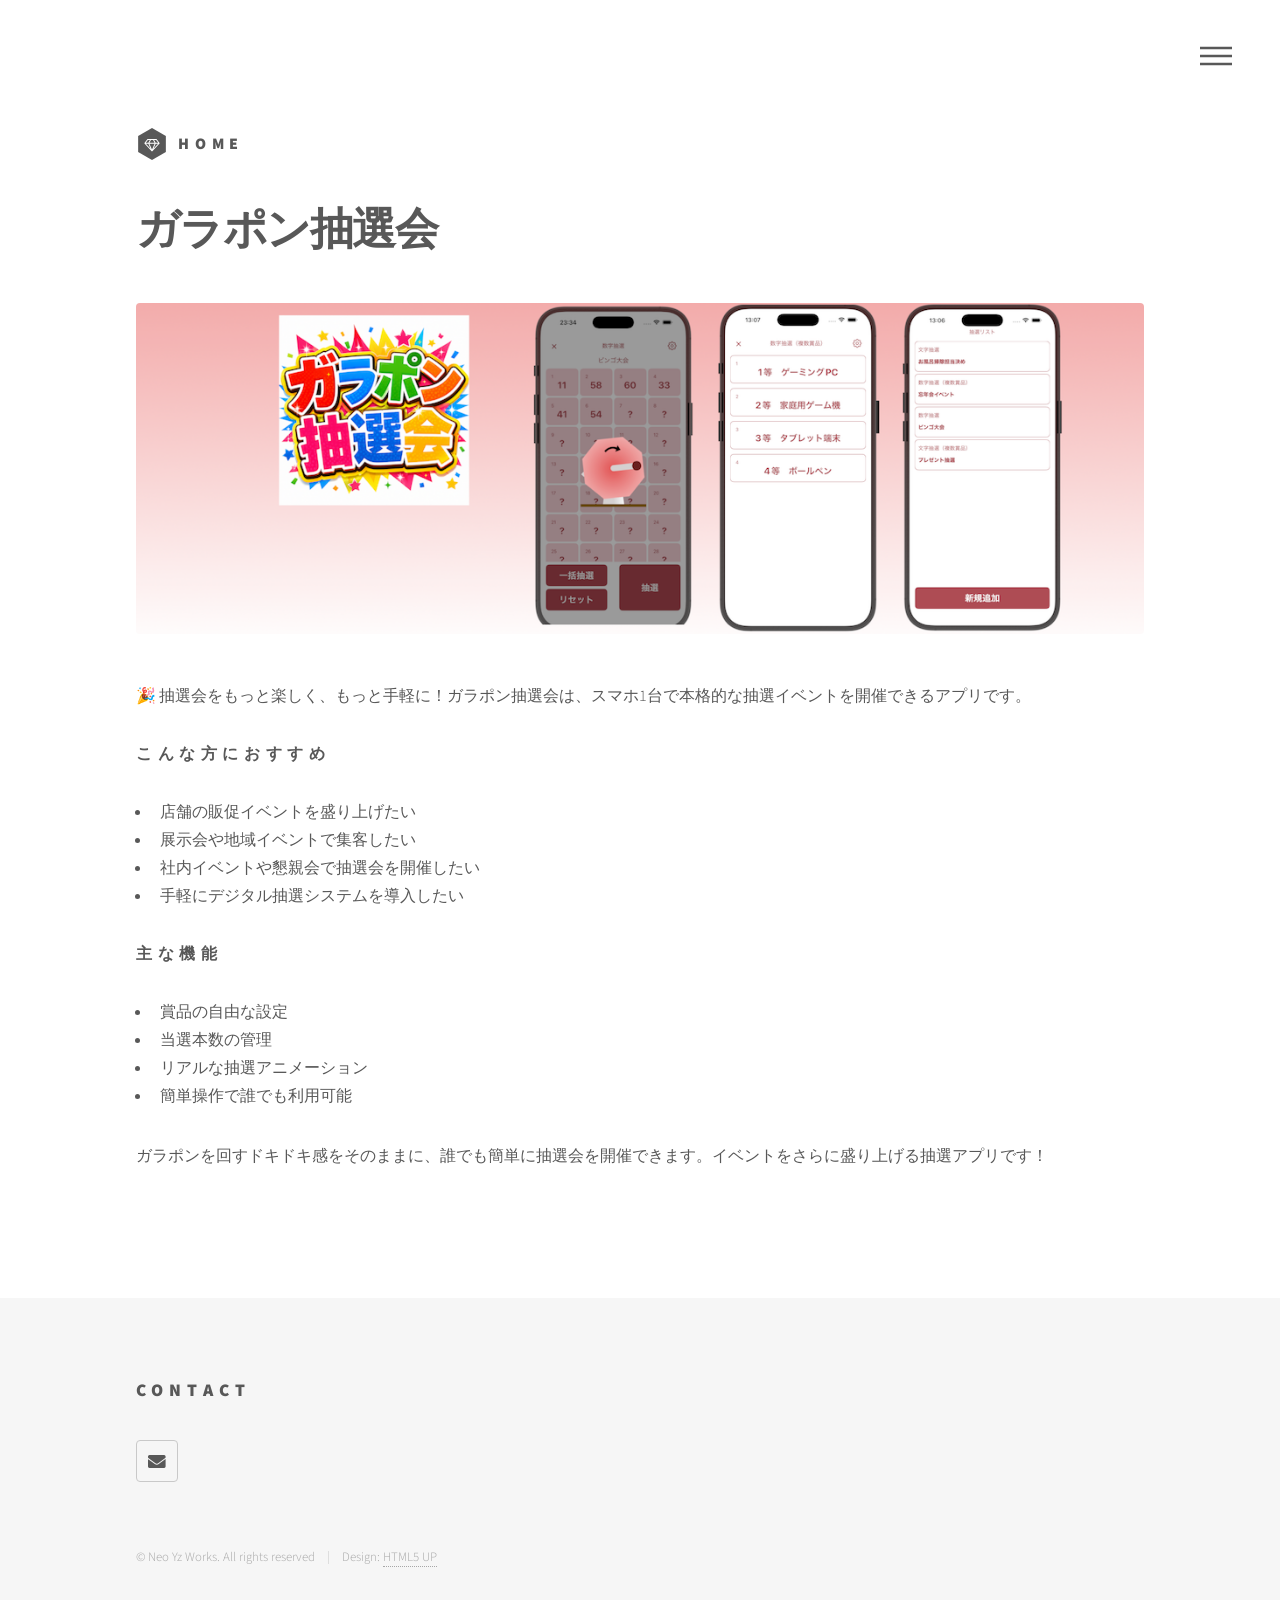
==== commit 083f84ba: "ガラポン抽選会ページ更新" ====
--- a/html/garagara_machine.html
+++ b/html/garagara_machine.html
@@ -38,7 +38,7 @@
 			<div id="main">
 				<div class="inner">
 					<h1>ガラポン抽選会</h1>
-					<span class="image main"><img src="../images/pic13.jpg" alt="" /></span>
+					<span class="image main"><img src="../images/header.png" alt="" /></span>
 					<p>🎉 抽選会をもっと楽しく、もっと手軽に！ガラポン抽選会は、スマホ1台で本格的な抽選イベントを開催できるアプリです。</p>
 					<h3>こんな方におすすめ</h3>
 					<ul>
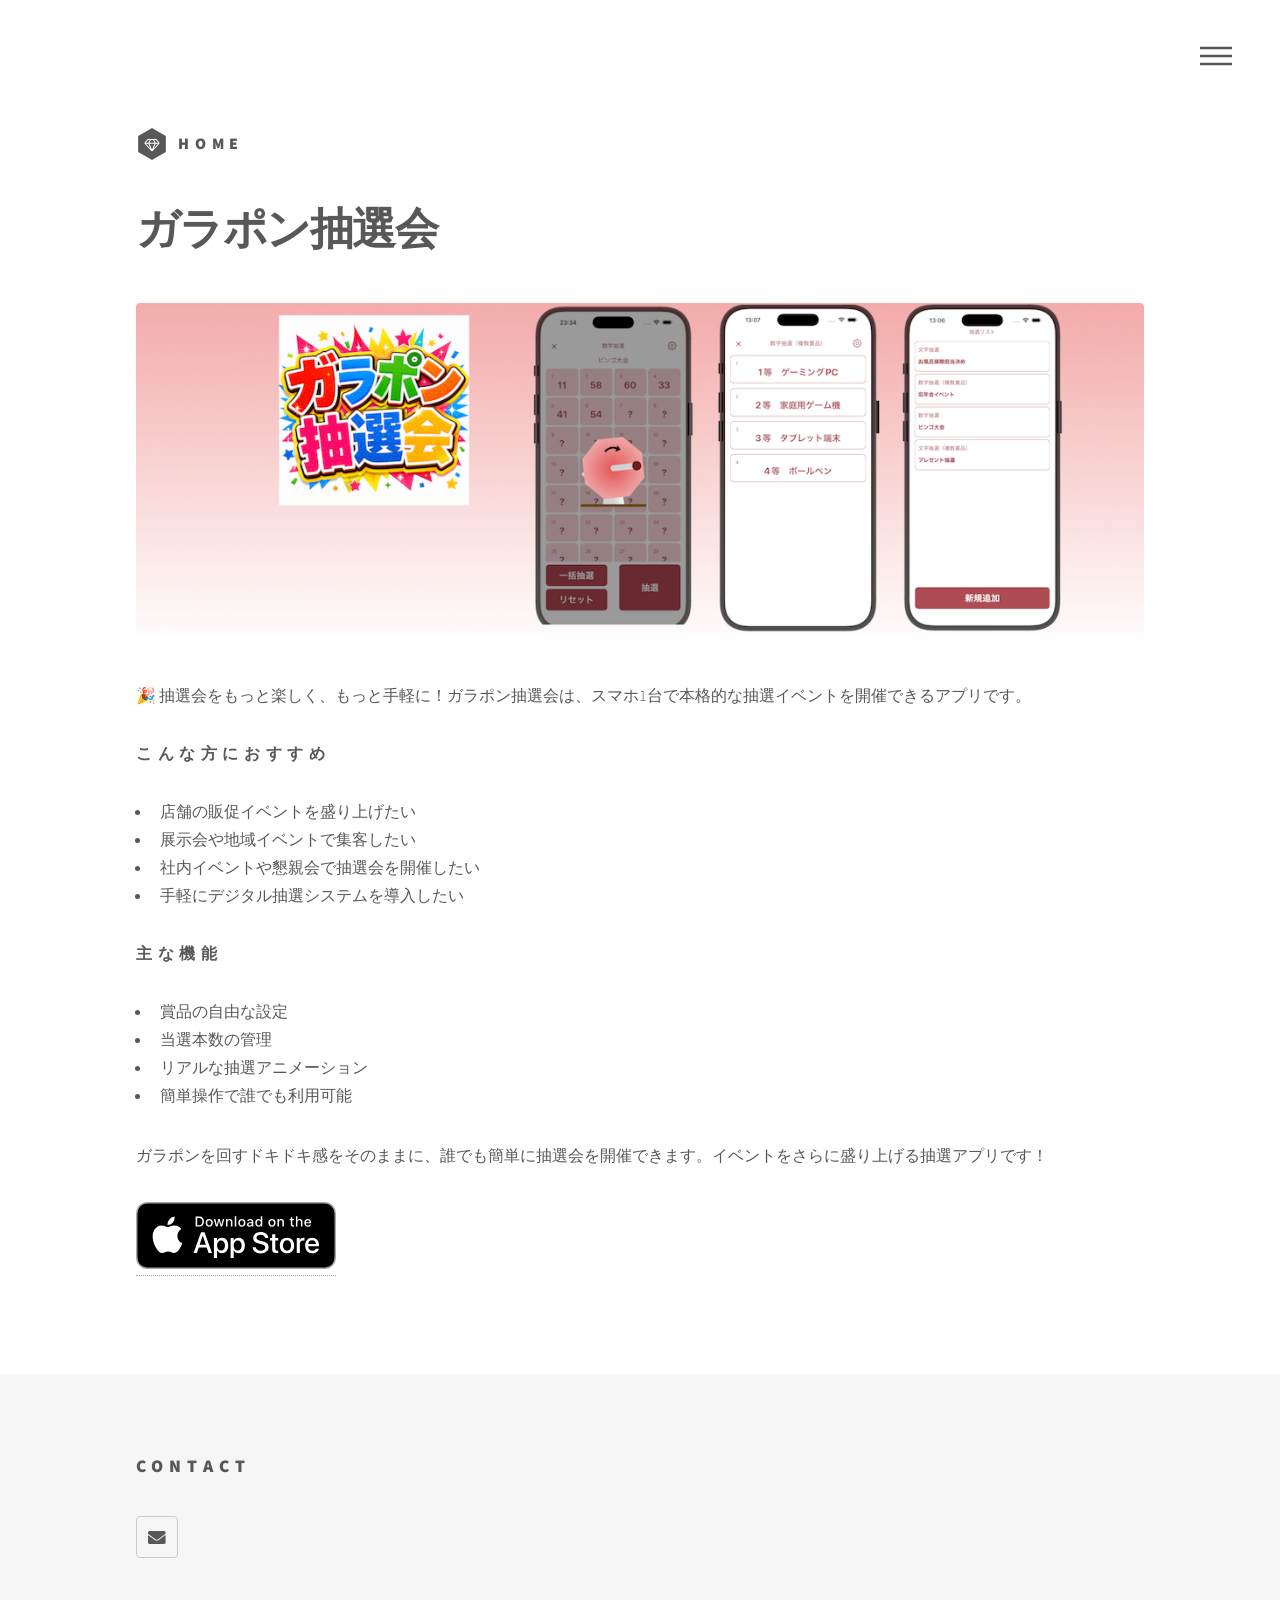
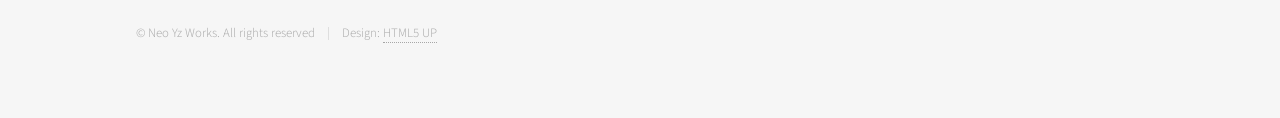
==== commit 7e9deca3: "AppStoreアイコンの埋め込み" ====
--- a/html/garagara_machine.html
+++ b/html/garagara_machine.html
@@ -5,6 +5,7 @@
 		<meta charset="utf-8" />
 		<meta name="viewport" content="width=device-width, initial-scale=1, user-scalable=no" />
 		<link rel="stylesheet" href="../assets/css/main.css" />
+		<link rel="stylesheet" href="../assets/css/common.css" />
 		<noscript><link rel="stylesheet" href="../assets/css/noscript.css" /></noscript>
 	</head>
 	<body class="is-preload">
@@ -55,6 +56,9 @@
 						<li>簡単操作で誰でも利用可能</li>
 					</ul>
 					<p>ガラポンを回すドキドキ感をそのままに、誰でも簡単に抽選会を開催できます。イベントをさらに盛り上げる抽選アプリです！</p>
+					<a href="https://apps.apple.com/jp/app/ガラポン抽選会/id6780737810">
+						<img src="../images/Download_on_the_App_Store_Badge_US-UK_RGB_blk_092917.svg" class="svg-image">
+					</a>
 				</div>
 			</div>
 			<!-- Footer -->
--- a/assets/css/common.css
+++ b/assets/css/common.css
@@ -0,0 +1,6 @@
+
+.svg-image {
+    width: 100%;
+    max-width: 200px;
+    height: auto;
+}
